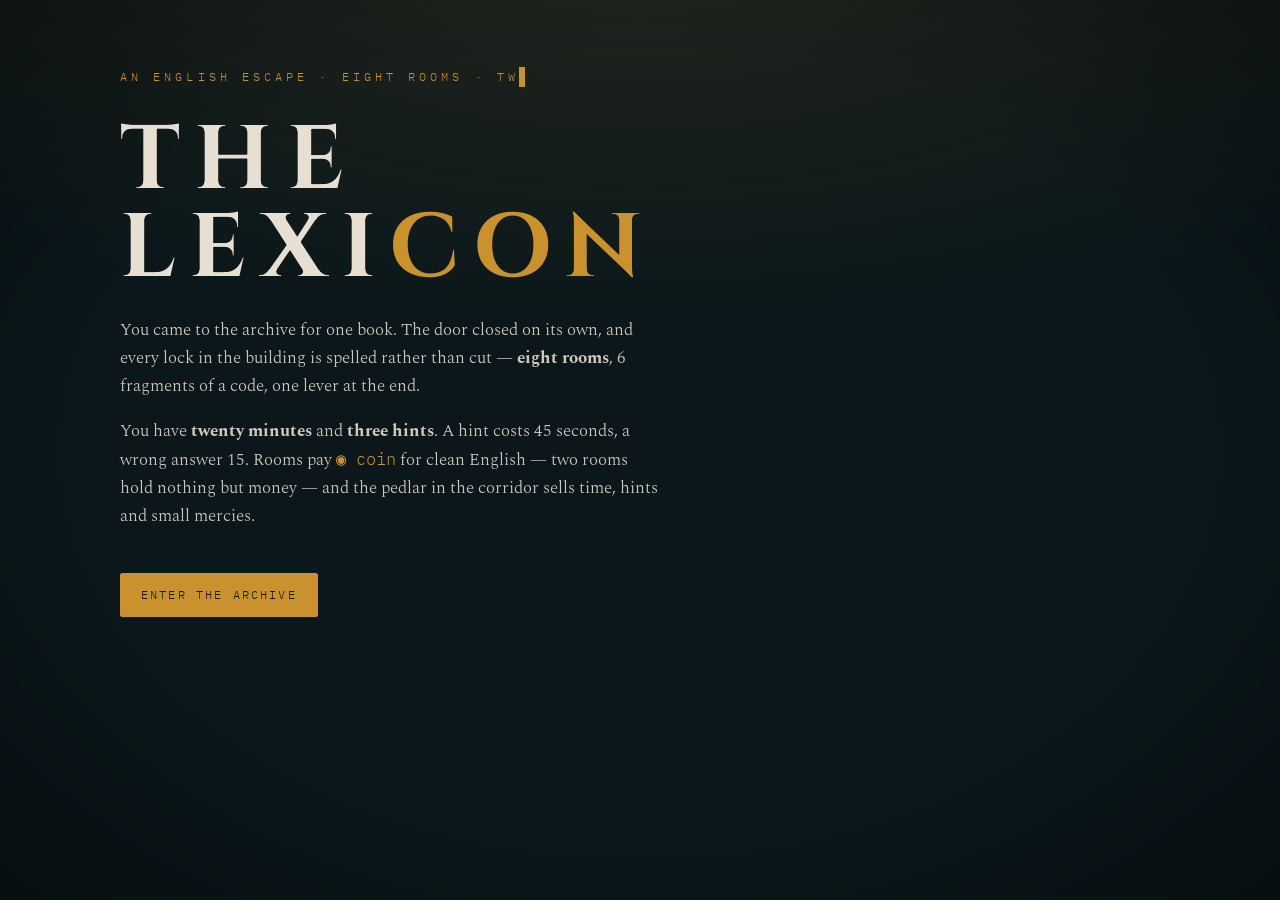
==== index.html @ bd526825 "first commit" ====
<!DOCTYPE html>
<html lang="en">
<head>
<meta charset="utf-8">
<meta name="viewport" content="width=device-width, initial-scale=1">
<title>The Lexicon — An English Escape</title>

<link rel="preconnect" href="https://fonts.googleapis.com">
<link rel="preconnect" href="https://fonts.gstatic.com" crossorigin>
<link href="https://fonts.googleapis.com/css2?family=Cinzel:wght@500;700&family=Spectral:ital,wght@0,300;0,400;0,600;1,300&family=IBM+Plex+Mono:wght@400;500;600&display=swap" rel="stylesheet">

<!-- styles, in cascade order -->
<link rel="stylesheet" href="css/tokens.css">
<link rel="stylesheet" href="css/layout.css">
<link rel="stylesheet" href="css/scenes.css">
<link rel="stylesheet" href="css/puzzle.css">
<link rel="stylesheet" href="css/shop.css">
<link rel="stylesheet" href="css/screens.css">
</head>
<body>

<!-- Shared SVG paint, referenced by every room scene. Defined once. -->
<svg class="svgdefs" aria-hidden="true" focusable="false">
  <defs>
    <linearGradient id="g-panel" x1="0" y1="0" x2="0" y2="1">
      <stop offset="0" stop-color="#1b3138"/><stop offset="1" stop-color="#0a1215"/>
    </linearGradient>
    <linearGradient id="g-brass" x1="0" y1="0" x2="1" y2="1">
      <stop offset="0" stop-color="#8a6620"/><stop offset=".5" stop-color="#e9bd5e"/><stop offset="1" stop-color="#8a6620"/>
    </linearGradient>
    <linearGradient id="g-fade" x1="0" y1="0" x2="1" y2="0">
      <stop offset="0" stop-color="#ffd580" stop-opacity="0"/>
      <stop offset=".5" stop-color="#ffd580" stop-opacity=".5"/>
      <stop offset="1" stop-color="#ffd580" stop-opacity="0"/>
    </linearGradient>
    <radialGradient id="glow-lamp" cx=".5" cy=".5" r=".5">
      <stop offset="0" stop-color="#ffce7a" stop-opacity=".42"/>
      <stop offset=".55" stop-color="#c9922e" stop-opacity=".12"/>
      <stop offset="1" stop-color="#c9922e" stop-opacity="0"/>
    </radialGradient>
    <radialGradient id="glow-cold" cx=".5" cy=".5" r=".5">
      <stop offset="0" stop-color="#7fd8c6" stop-opacity=".30"/>
      <stop offset="1" stop-color="#4fa392" stop-opacity="0"/>
    </radialGradient>
  </defs>
</svg>

<!-- drifting dust, filled by fx.js -->
<div class="dust" id="dust" aria-hidden="true"></div>

<div class="wrap">
  <div class="status" id="status" hidden>
    <span class="mark">THE LEXICON</span>
    <span class="spacer"></span>
    <span class="meter coinmeter" id="coins" title="Coins">◉ <b>0</b></span>
    <span class="meter" id="clock">TIME <b>20:00</b></span>
    <span class="meter">HINTS <span class="hintdots" id="dots"></span></span>
    <span class="meter wards" id="wards" hidden></span>
    <button class="chip-btn" id="shopbtn">SHOP</button>
    <button class="chip-btn ghost" id="mutebtn" aria-label="Toggle sound">♪</button>
  </div>

  <main id="app"></main>
</div>

<!-- the brass tumbler lock -->
<div class="lock" id="lock" hidden>
  <div class="lock-in">
    <span class="lock-label">DOOR LOCK — 6 FRAGMENTS</span>
    <div class="drums" id="drums"></div>
  </div>
</div>

<!-- the pedlar's tray -->
<div class="modal" id="shop" hidden>
  <div class="sheet" role="dialog" aria-modal="true" aria-labelledby="shoptitle">
    <header class="sheet-head">
      <div>
        <p class="eyebrow" style="margin:0">THE PEDLAR'S TRAY</p>
        <h2 id="shoptitle">Shop</h2>
      </div>
      <span class="purse" id="purse">◉ 0</span>
      <button class="chip-btn ghost" id="shopclose">CLOSE</button>
    </header>
    <p class="sheet-note">The clock is held while the tray is open. Buy what you need — items are used from the
      <em>satchel</em> inside a room.</p>
    <div class="shopgrid" id="shopgrid"></div>
  </div>
</div>

<!-- flying coins / sparks -->
<div class="fxlayer" id="fxlayer" aria-hidden="true"></div>

<!-- lib -->
<script src="js/lib/util.js"></script>
<script src="js/lib/audio.js"></script>
<script src="js/lib/fx.js"></script>
<!-- data -->
<script src="js/data/scenes.js"></script>
<script src="js/data/rooms.js"></script>
<script src="js/data/items.js"></script>
<!-- core -->
<script src="js/core/state.js"></script>
<script src="js/core/chrome.js"></script>
<!-- puzzles -->
<script src="js/puzzles/scramble.js"></script>
<script src="js/puzzles/choice.js"></script>
<script src="js/puzzles/match.js"></script>
<script src="js/puzzles/order.js"></script>
<script src="js/puzzles/fill.js"></script>
<!-- game -->
<script src="js/shop.js"></script>
<script src="js/game.js"></script>
<script src="js/main.js"></script>
</body>
</html>
---- css/tokens.css ----
/* ============================================================
   THE LEXICON — design tokens + base
   ink        #0b171b  drowned archive at night
   slate      #12262c  panel
   brass      #c9922e  sodium lamp / hardware / money
   verdigris  #4fa392  oxidised copper / correct
   bone       #e7dfd1  paper
   rust       #b8503c  wrong
   ============================================================ */
:root{
  --ink:#0b171b; --slate:#12262c; --slate-2:#183239;
  --brass:#c9922e; --brass-dim:#8a6620; --brass-lit:#e9bd5e;
  --verdigris:#4fa392; --bone:#e7dfd1; --bone-dim:#9aa6a3;
  --rust:#b8503c;
  --line:rgba(231,223,209,.12);
  --display:"Cinzel",Georgia,serif;
  --body:"Spectral",Georgia,serif;
  --mono:"IBM Plex Mono",ui-monospace,Menlo,monospace;
  --r:2px;
}
*{box-sizing:border-box}
/* the game hides panels with the `hidden` attribute, and several of them carry a
   display of their own (.modal is a grid, .status a flex) — which would otherwise
   out-rank the UA rule and leave them on screen. */
[hidden]{display:none !important}
html,body{height:100%}
body{
  margin:0; background:var(--ink); color:var(--bone);
  font-family:var(--body); font-weight:300; font-size:17px; line-height:1.65;
  -webkit-font-smoothing:antialiased;
  overflow-x:hidden;
}

/* lamp + vignette atmosphere */
body::before{
  content:""; position:fixed; inset:0; pointer-events:none; z-index:0;
  background:
    radial-gradient(120% 80% at 50% -10%, rgba(201,146,46,.13), transparent 60%),
    radial-gradient(100% 100% at 50% 50%, transparent 45%, rgba(0,0,0,.72) 100%);
  animation:lamp 7s ease-in-out infinite;
}
@keyframes lamp{0%,100%{opacity:1}42%{opacity:.87}46%{opacity:1}72%{opacity:.92}}

/* hidden paint pot */
.svgdefs{position:absolute; width:0; height:0; overflow:hidden}

/* drifting dust */
.dust{position:fixed; inset:0; pointer-events:none; z-index:0; overflow:hidden}
.dust i{
  position:absolute; display:block; width:2px; height:2px; border-radius:50%;
  background:rgba(231,223,209,.5); opacity:0;
  animation:motes linear infinite;
}
@keyframes motes{
  0%{opacity:0; transform:translate3d(0,0,0)}
  12%{opacity:.7}
  88%{opacity:.5}
  100%{opacity:0; transform:translate3d(28px,-140px,0)}
}

/* shared type helpers */
.eyebrow{font-family:var(--mono); font-size:11px; letter-spacing:.3em; color:var(--brass); margin:0 0 10px}
.prose{max-width:60ch; color:#cfc8bb}
.prose em{color:var(--brass); font-style:italic}
.rule{height:1px; background:var(--line); margin:30px 0; max-width:60ch}
.coin{color:var(--brass); font-family:var(--mono)}

/* buttons */
button{font:inherit; cursor:pointer}
.btn{
  font-family:var(--mono); font-size:12px; letter-spacing:.18em; text-transform:uppercase;
  color:var(--ink); background:var(--brass); border:1px solid var(--brass);
  padding:11px 20px; border-radius:var(--r); transition:background .18s,color .18s,transform .12s;
}
.btn:hover{background:var(--brass-lit)}
.btn:active{transform:translateY(1px)}
.btn.ghost{background:transparent; color:var(--bone-dim); border-color:var(--line)}
.btn.ghost:hover{color:var(--brass); border-color:var(--brass-dim)}
.btn[disabled]{opacity:.35; cursor:not-allowed; transform:none}
.chip-btn{
  font-family:var(--mono); font-size:10px; letter-spacing:.2em; text-transform:uppercase;
  background:var(--brass); color:var(--ink); border:1px solid var(--brass);
  padding:5px 10px; border-radius:var(--r); transition:background .18s,color .18s;
}
.chip-btn:hover{background:var(--brass-lit)}
.chip-btn.ghost{background:transparent; color:var(--bone-dim); border-color:var(--line)}
.chip-btn.ghost:hover{color:var(--brass); border-color:var(--brass-dim)}
.chip-btn.ghost.off{color:#4e5c5f; text-decoration:line-through}

:where(.btn,.chip-btn,.opt,.pair,.key,.tile,.slot,.chip,.gap,.card-buy,input):focus-visible{
  outline:2px solid var(--verdigris); outline-offset:3px;
}

@media(prefers-reduced-motion:reduce){
  *{animation:none !important; transition:none !important}
}
---- css/layout.css ----
/* ============================================================
   Frame: wrap · status bar · door rail · tumbler lock
   ============================================================ */
.wrap{position:relative; z-index:1; max-width:1080px; margin:0 auto; padding:0 20px 132px}

/* ---------- status bar ---------- */
.status{
  position:sticky; top:0; z-index:20;
  display:flex; align-items:center; gap:14px; flex-wrap:wrap;
  padding:14px 0 12px; margin-bottom:26px;
  border-bottom:1px solid var(--line);
  background:linear-gradient(var(--ink) 78%, transparent);
  backdrop-filter:blur(3px);
}
.mark{font-family:var(--display); font-weight:700; letter-spacing:.22em; font-size:13px; color:var(--brass)}
.status .spacer{flex:1}
.meter{font-family:var(--mono); font-size:13px; letter-spacing:.08em; color:var(--bone-dim); white-space:nowrap}
.meter b{color:var(--bone); font-weight:500}
.meter.urgent b{color:var(--rust); animation:pulseText 1s ease-in-out infinite}
.meter.frozen b{color:#7fd8c6}
.meter.paused b{opacity:.45}
@keyframes pulseText{50%{opacity:.45}}

.coinmeter{color:var(--brass-dim)}
.coinmeter b{color:var(--brass)}
.coinmeter.bump{animation:bump .45s cubic-bezier(.2,1.6,.3,1)}
@keyframes bump{40%{transform:scale(1.22)}100%{transform:scale(1)}}

.hintdots{display:inline-flex; gap:5px; vertical-align:-1px; margin-left:6px}
.hintdots i{width:7px; height:7px; border:1px solid var(--brass-dim); transform:rotate(45deg); display:block}
.hintdots i.on{background:var(--brass); border-color:var(--brass)}

@media(max-width:620px){
  .status{gap:10px}
  .mark{font-size:11px; letter-spacing:.16em}
  .meter{font-size:12px}
}

/* ---------- layout ---------- */
.stage{display:grid; grid-template-columns:186px 1fr; gap:38px; align-items:start}
@media(max-width:760px){.stage{grid-template-columns:1fr; gap:22px}}
.panel{animation:enterPanel .5s ease both}
@keyframes enterPanel{from{opacity:0; transform:translateY(14px)}to{opacity:1; transform:none}}

/* ---------- door rail ---------- */
.rail{position:sticky; top:78px}
.rail-h{font-family:var(--mono); font-size:10px; letter-spacing:.28em; color:var(--bone-dim); margin:0 0 14px}
.door{
  display:flex; align-items:baseline; gap:10px; padding:9px 0;
  border-top:1px solid var(--line); font-family:var(--mono); font-size:12px;
  letter-spacing:.1em; color:var(--bone-dim); transition:color .25s;
}
.door .num{color:var(--brass-dim); font-size:11px; min-width:26px}
.door.done{color:var(--verdigris)} .door.done .num{color:var(--verdigris)}
.door.here{color:var(--bone)} .door.here .num{color:var(--brass)}
.door.here::after{content:"◂"; margin-left:auto; color:var(--brass)}
.door.gold .num{color:var(--brass)}
@media(max-width:760px){
  .rail{position:static}
  .rail-h{display:none}
  .rail-list{display:flex; gap:6px; overflow-x:auto; padding-bottom:4px}
  .door{border-top:0; border-bottom:2px solid var(--line); padding:4px 2px; white-space:nowrap; flex:0 0 auto}
  .door.here{border-bottom-color:var(--brass)} .door.done{border-bottom-color:var(--verdigris)}
  .door .name{display:none} .door.here .name{display:inline}
  .door.here::after{display:none}
}

h1.room{
  font-family:var(--display); font-weight:500; font-size:clamp(28px,5vw,44px);
  letter-spacing:.06em; line-height:1.1; margin:0 0 18px; color:var(--bone);
}

/* ---------- signature: the brass tumbler lock ---------- */
.lock{
  position:fixed; left:0; right:0; bottom:0; z-index:15;
  border-top:1px solid var(--line);
  background:linear-gradient(180deg, rgba(11,23,27,.55), var(--ink) 45%);
  backdrop-filter:blur(6px);
}
.lock-in{max-width:1080px; margin:0 auto; padding:12px 20px 14px;
  display:flex; align-items:center; gap:16px; flex-wrap:wrap}
.lock-label{font-family:var(--mono); font-size:10px; letter-spacing:.28em; color:var(--bone-dim)}
.drums{display:flex; gap:6px; margin-left:auto}
.drum{
  width:40px; height:52px; overflow:hidden; position:relative; border-radius:var(--r);
  background:linear-gradient(180deg,#0c1418,#1b2f34 35%,#0c1418);
  border:1px solid var(--brass-dim);
  box-shadow:inset 0 6px 10px -6px #000, inset 0 -6px 10px -6px #000;
}
.drum::after{content:""; position:absolute; inset:0; pointer-events:none;
  background:linear-gradient(90deg,rgba(0,0,0,.45),transparent 22%,transparent 78%,rgba(0,0,0,.45))}
.reel{position:absolute; left:0; right:0; top:0; transition:transform 1.05s cubic-bezier(.16,.9,.2,1)}
.reel span{display:block; height:52px; line-height:52px; text-align:center;
  font-family:var(--mono); font-weight:500; font-size:22px; color:var(--brass)}
.drum .pos{position:absolute; bottom:1px; left:0; right:0; text-align:center; z-index:2;
  font-family:var(--mono); font-size:8px; letter-spacing:.14em; color:var(--bone-dim)}
.drum.set{border-color:var(--verdigris); box-shadow:0 0 0 1px rgba(79,163,146,.25), inset 0 6px 10px -6px #000}
.drum.set .reel span{color:var(--verdigris)}
@media(max-width:620px){
  .lock-label{display:none}
  .drums{margin:0 auto}
  .drum{width:36px; height:46px}
  .reel span{height:46px; line-height:46px; font-size:19px}
}
---- css/scenes.css ----
/* ============================================================
   Room scenes — inline SVG plates + their little machinery
   Every moving part is a class here, so prefers-reduced-motion
   (tokens.css) stills the whole archive at once.
   ============================================================ */
.scene{
  position:relative; max-width:60ch; margin:0 0 26px;
  border:1px solid var(--line); border-radius:var(--r); overflow:hidden;
  background:#0a1215;
  box-shadow:0 18px 40px -28px #000;
  animation:sceneIn .7s ease both;
}
@keyframes sceneIn{from{opacity:0; transform:scale(.985)}to{opacity:1; transform:none}}
.scene svg{display:block; width:100%; height:auto}
/* grain + vignette over the plate */
.scene::after{
  content:""; position:absolute; inset:0; pointer-events:none;
  background:radial-gradient(120% 120% at 50% 20%, transparent 45%, rgba(0,0,0,.55) 100%);
}
.scene .caption{
  position:absolute; left:10px; bottom:8px; z-index:2;
  font-family:var(--mono); font-size:9px; letter-spacing:.24em; color:rgba(231,223,209,.42);
}

/* ---------- shared scene motions ---------- */
.sc .swing{transform-box:fill-box; transform-origin:50% 0; animation:swing 6.5s ease-in-out infinite}
@keyframes swing{0%,100%{transform:rotate(-2.6deg)}50%{transform:rotate(2.6deg)}}

.sc .swing-slow{transform-box:fill-box; transform-origin:50% 0; animation:swing 11s ease-in-out infinite}

.sc .flick{animation:flick 3.4s infinite}
@keyframes flick{0%,100%{opacity:1}38%{opacity:.5}41%{opacity:.95}66%{opacity:.62}69%{opacity:1}84%{opacity:.8}}

.sc .dying{animation:dying 4.2s infinite}
@keyframes dying{0%,100%{opacity:.95}20%{opacity:.15}23%{opacity:.9}55%{opacity:.35}58%{opacity:.85}}

.sc .glint{animation:glint 4s ease-in-out infinite}
@keyframes glint{0%,100%{opacity:.18; transform:translateX(-46px)}50%{opacity:.85; transform:translateX(46px)}}

.sc .sweep{animation:sweep 8s ease-in-out infinite}
@keyframes sweep{0%,100%{transform:translateX(-64px)}50%{transform:translateX(64px)}}

.sc .spin{transform-box:fill-box; transform-origin:50% 50%; animation:scspin 22s linear infinite}
@keyframes scspin{to{transform:rotate(360deg)}}
.sc .spin-back{transform-box:fill-box; transform-origin:50% 50%; animation:scspin 34s linear infinite reverse}

.sc .rock{transform-box:fill-box; transform-origin:50% 50%; animation:rock 5s ease-in-out infinite}
@keyframes rock{0%,100%{transform:rotate(-3.5deg)}50%{transform:rotate(3.5deg)}}

.sc .float{animation:scfloat 6s ease-in-out infinite}
@keyframes scfloat{0%,100%{transform:translateY(0)}50%{transform:translateY(-5px)}}

.sc .pulse{animation:scpulse 3.6s ease-in-out infinite}
@keyframes scpulse{0%,100%{opacity:.45}50%{opacity:1}}

.sc .drip{animation:drip 3.2s linear infinite}
@keyframes drip{
  0%{transform:translateY(0); opacity:0}
  8%{opacity:1}
  72%{transform:translateY(30px); opacity:1}
  84%{transform:translateY(34px); opacity:0}
  100%{opacity:0}
}
.sc .ripple{transform-box:fill-box; transform-origin:50% 50%; animation:ripple 3.2s ease-out infinite}
@keyframes ripple{0%,60%{transform:scale(.3); opacity:0}72%{opacity:.7}100%{transform:scale(1.5); opacity:0}}

.sc .dash{stroke-dasharray:5 7; animation:dashrun 2.4s linear infinite}
@keyframes dashrun{to{stroke-dashoffset:-48}}

.sc .rise{animation:rise 7s linear infinite}
@keyframes rise{0%{transform:translateY(6px); opacity:0}20%{opacity:.8}100%{transform:translateY(-34px); opacity:0}}

.sc .flap{transform-box:fill-box; transform-origin:50% 100%; animation:flap 2.8s ease-in-out infinite}
@keyframes flap{0%,100%{transform:scaleY(1)}50%{transform:scaleY(.7)}}

.sc .d1{animation-delay:.5s}
.sc .d2{animation-delay:1.1s}
.sc .d3{animation-delay:1.9s}
.sc .d4{animation-delay:2.6s}
---- css/puzzle.css ----
/* ============================================================
   Puzzle furniture — one block per puzzle type
   ============================================================ */
.task{max-width:60ch; margin:0 0 18px}
.task strong{font-weight:600}

/* ---------- scramble: answer slots + letter tiles ---------- */
.slots{display:flex; flex-wrap:wrap; gap:6px; margin:0 0 16px}
.slot{
  width:40px; height:52px; display:grid; place-items:center; padding:0;
  font-family:var(--display); font-weight:700; font-size:21px; color:var(--brass);
  background:rgba(24,50,57,.35); border:1px solid var(--line); border-bottom:2px solid var(--brass-dim);
  border-radius:var(--r); transition:border-color .2s,background .2s,transform .12s;
}
.slot.filled{background:linear-gradient(180deg,var(--slate-2),var(--slate)); border-bottom-color:var(--brass)}
.slot.filled:hover{border-color:var(--rust)}
.slot.given{color:var(--verdigris); border-bottom-color:var(--verdigris); pointer-events:none}
.slots.good .slot{border-color:var(--verdigris); color:var(--verdigris)}
.slots.bad{animation:shake .34s}

.tiles{display:flex; flex-wrap:wrap; gap:8px; margin:0 0 20px}
.tile{
  width:44px; height:54px; display:grid; place-items:center; padding:0;
  font-family:var(--display); font-weight:700; font-size:22px; color:var(--bone);
  background:linear-gradient(180deg,var(--slate-2),var(--slate));
  border:1px solid var(--line); border-radius:var(--r);
  box-shadow:inset 0 1px 0 rgba(231,223,209,.07);
  transition:transform .14s,border-color .18s,opacity .25s;
  animation:tileIn .4s cubic-bezier(.2,1.3,.3,1) both;
}
.tile:hover{border-color:var(--brass); transform:translateY(-3px)}
.tile.used{opacity:.16; pointer-events:none; transform:none}
@keyframes tileIn{from{opacity:0; transform:translateY(-10px) rotate(-6deg)}to{opacity:1; transform:none}}

/* free-typing variant */
.field{display:flex; flex-wrap:wrap; gap:10px; align-items:center; max-width:60ch}
input[type=text]{
  flex:1; min-width:180px; background:transparent; border:0; border-bottom:1px solid var(--brass-dim);
  color:var(--bone); font-family:var(--mono); font-size:19px; letter-spacing:.22em;
  padding:9px 2px; text-transform:uppercase; outline:none; transition:border-color .2s;
}
input[type=text]:focus{border-bottom-color:var(--brass)}
input[type=text]::placeholder{color:#4e5c5f; letter-spacing:.14em}

/* ---------- choice ---------- */
.qblock{margin:0 0 26px; max-width:60ch}
.q{font-size:19px; margin:0 0 14px; color:var(--bone)}
.q u{text-decoration:none; border-bottom:1px dashed var(--brass); padding:0 22px}
.opts{display:grid; grid-template-columns:repeat(auto-fit,minmax(180px,1fr)); gap:8px}
.opt{
  text-align:left; background:var(--slate); border:1px solid var(--line); color:#cfc8bb;
  padding:12px 14px; border-radius:var(--r); font-family:var(--body); font-size:16px;
  transition:border-color .18s,color .18s,background .18s,opacity .3s;
}
.opt:hover{border-color:var(--brass-dim); color:var(--bone)}
.opt.right{border-color:var(--verdigris); color:var(--verdigris); background:rgba(79,163,146,.08); animation:pop .35s}
.opt.wrong{border-color:var(--rust); color:var(--rust); animation:shake .3s}
.opt.cut{opacity:.2; text-decoration:line-through}
.opt[disabled]{cursor:default}
@keyframes pop{40%{transform:scale(1.04)}100%{transform:scale(1)}}

/* ---------- match ---------- */
.match{display:grid; grid-template-columns:1fr 1fr; gap:10px; max-width:60ch}
@media(max-width:560px){.match{grid-template-columns:1fr}}
.pair{
  display:block; width:100%; margin-bottom:10px; text-align:left;
  background:var(--slate); border:1px solid var(--line); color:#cfc8bb;
  padding:12px 14px; border-radius:var(--r); font-family:var(--body); font-size:15.5px; line-height:1.4;
  transition:border-color .18s,opacity .35s,color .18s,transform .15s;
}
.pair.idiom{font-family:var(--display); font-size:15px; letter-spacing:.03em; color:var(--bone)}
.pair:hover{border-color:var(--brass-dim); transform:translateX(2px)}
.pair.sel{border-color:var(--brass); color:var(--brass); box-shadow:0 0 0 1px rgba(201,146,46,.3)}
.pair.locked{opacity:.28; pointer-events:none; border-color:var(--verdigris); color:var(--verdigris)}
.pair.miss{border-color:var(--rust); animation:shake .3s}
@keyframes shake{25%{transform:translateX(-5px)}75%{transform:translateX(5px)}}

/* ---------- order: sentence building ---------- */
.line{
  display:flex; flex-wrap:wrap; gap:7px; align-items:center; min-height:56px;
  max-width:60ch; padding:10px 12px; margin:0 0 14px;
  border:1px dashed var(--brass-dim); border-radius:var(--r); background:rgba(24,50,57,.28);
  transition:border-color .2s;
}
.line.good{border-style:solid; border-color:var(--verdigris)}
.line.bad{border-color:var(--rust); animation:shake .34s}
.line .ghosttext{font-family:var(--mono); font-size:12px; letter-spacing:.18em; color:#4e5c5f}
.bank{display:flex; flex-wrap:wrap; gap:7px; max-width:60ch; margin:0 0 18px}
.chip{
  font-family:var(--body); font-size:16px; color:var(--bone);
  background:linear-gradient(180deg,var(--slate-2),var(--slate));
  border:1px solid var(--line); border-radius:var(--r); padding:7px 12px;
  transition:transform .14s,border-color .18s,opacity .2s;
  animation:tileIn .35s cubic-bezier(.2,1.3,.3,1) both;
}
.chip:hover{border-color:var(--brass); transform:translateY(-2px)}
.chip.placed{border-color:var(--brass-dim); color:var(--brass)}
.chip.fixed{border-color:var(--verdigris); color:var(--verdigris); pointer-events:none}
.progress{font-family:var(--mono); font-size:11px; letter-spacing:.2em; color:var(--bone-dim); margin:0 0 10px}

/* ---------- fill: cloze with gaps ---------- */
.cloze{font-size:19px; line-height:2.1; max-width:60ch; color:var(--bone); margin:0 0 20px}
.gap{
  font-family:var(--mono); font-size:15px; letter-spacing:.08em; color:var(--brass);
  background:rgba(24,50,57,.5); border:0; border-bottom:2px solid var(--brass-dim);
  padding:3px 14px; margin:0 3px; min-width:78px; border-radius:2px 2px 0 0;
  transition:background .18s,border-color .18s,color .18s;
}
.gap:hover{background:var(--slate-2)}
.gap.sel{border-bottom-color:var(--brass); background:rgba(201,146,46,.14); animation:blinkSoft 1.4s ease-in-out infinite}
@keyframes blinkSoft{50%{background:rgba(201,146,46,.04)}}
.gap.done{color:var(--verdigris); border-bottom-color:var(--verdigris); pointer-events:none}
.gap.miss{color:var(--rust); border-bottom-color:var(--rust); animation:shake .3s}

/* ---------- keypad (exit) ---------- */
.keypad{display:grid; grid-template-columns:repeat(3,68px); gap:8px; margin:8px 0 20px}
.key{
  height:56px; background:var(--slate); border:1px solid var(--line); color:var(--bone);
  font-family:var(--mono); font-size:20px; border-radius:var(--r);
  transition:border-color .15s,background .15s,transform .1s;
}
.key:hover{border-color:var(--brass); background:var(--slate-2)}
.key:active{transform:translateY(2px)}
.key.wide{font-size:12px; letter-spacing:.1em}
.readout{
  font-family:var(--mono); font-size:clamp(22px,6vw,32px); letter-spacing:.38em; color:var(--brass);
  border-bottom:1px solid var(--brass-dim); display:inline-block;
  padding:6px 0 8px 12px; min-width:min(100%,300px);
}
.readout.bad{color:var(--rust); border-color:var(--rust); animation:shake .3s}
.readout.good{color:var(--verdigris); border-color:var(--verdigris)}

/* ---------- feedback + hint ---------- */
.say{font-family:var(--mono); font-size:13px; letter-spacing:.06em; min-height:22px; margin:16px 0 0}
.say.good{color:var(--verdigris)} .say.bad{color:var(--rust)} .say.gold{color:var(--brass)}
.hintbox{
  margin-top:26px; padding:14px 16px; border-left:2px solid var(--brass);
  background:rgba(201,146,46,.06); max-width:60ch; font-style:italic; color:#d8cfbe;
  animation:enterPanel .4s ease both;
}
.actions{display:flex; gap:10px; flex-wrap:wrap; margin-top:26px}
---- css/shop.css ----
/* ============================================================
   The pedlar's tray (shop) · the satchel (item tray) · coin fx
   ============================================================ */

/* ---------- modal ---------- */
.modal{
  position:fixed; inset:0; z-index:40; display:grid; place-items:center;
  padding:20px; background:rgba(4,10,12,.78); backdrop-filter:blur(4px);
  animation:fadeIn .25s ease both;
}
@keyframes fadeIn{from{opacity:0}to{opacity:1}}
.sheet{
  width:min(880px,100%); max-height:86vh; overflow:auto;
  background:linear-gradient(180deg,var(--slate-2),var(--ink) 60%);
  border:1px solid var(--brass-dim); border-radius:var(--r);
  padding:22px 24px 26px; box-shadow:0 40px 90px -40px #000;
  animation:sheetIn .32s cubic-bezier(.2,1.1,.3,1) both;
}
@keyframes sheetIn{from{opacity:0; transform:translateY(18px) scale(.985)}to{opacity:1; transform:none}}
.sheet-head{display:flex; align-items:center; gap:14px; flex-wrap:wrap; margin-bottom:6px}
.sheet-head h2{
  font-family:var(--display); font-weight:500; font-size:26px; letter-spacing:.08em;
  margin:0; color:var(--bone);
}
.sheet-head .purse{
  margin-left:auto; font-family:var(--mono); font-size:16px; letter-spacing:.1em; color:var(--brass);
  border:1px solid var(--brass-dim); padding:5px 12px; border-radius:var(--r);
}
.sheet-note{max-width:64ch; color:#b6b0a4; font-size:15px; margin:0 0 22px}
.sheet-note em{color:var(--brass); font-style:italic}

/* ---------- cards ---------- */
.shopgrid{display:grid; grid-template-columns:repeat(auto-fill,minmax(238px,1fr)); gap:12px}
.card{
  position:relative; display:flex; flex-direction:column; gap:8px;
  background:var(--slate); border:1px solid var(--line); border-radius:var(--r);
  padding:16px 16px 14px; transition:border-color .2s,transform .2s;
}
.card:hover{border-color:var(--brass-dim); transform:translateY(-2px)}
.card.poor{opacity:.5}
.card .ico{font-size:26px; line-height:1; color:var(--brass); filter:drop-shadow(0 0 8px rgba(201,146,46,.35))}
.card h3{
  font-family:var(--display); font-weight:500; font-size:17px; letter-spacing:.05em;
  margin:0; color:var(--bone);
}
.card p{margin:0; font-size:14.5px; line-height:1.5; color:#aaa49a; flex:1}
.card .foot{display:flex; align-items:center; gap:10px; margin-top:4px}
.card .price{font-family:var(--mono); font-size:14px; color:var(--brass); letter-spacing:.06em}
.card-buy{
  margin-left:auto; font-family:var(--mono); font-size:10px; letter-spacing:.18em; text-transform:uppercase;
  background:transparent; color:var(--brass); border:1px solid var(--brass-dim);
  padding:7px 12px; border-radius:var(--r); transition:background .18s,color .18s;
}
.card-buy:hover{background:var(--brass); color:var(--ink)}
.card-buy[disabled]{opacity:.35; cursor:not-allowed; background:transparent; color:var(--bone-dim)}
.card .own{
  position:absolute; top:10px; right:12px;
  font-family:var(--mono); font-size:10px; letter-spacing:.14em; color:var(--verdigris);
}
.card.bought{animation:cardFlash .5s ease}
@keyframes cardFlash{0%{box-shadow:0 0 0 0 rgba(201,146,46,.55)}100%{box-shadow:0 0 0 14px rgba(201,146,46,0)}}

/* ---------- satchel (in-room item tray) ---------- */
.satchel{
  display:flex; align-items:center; gap:8px; flex-wrap:wrap;
  max-width:60ch; margin:24px 0 0; padding:12px 14px;
  border:1px solid var(--line); border-radius:var(--r); background:rgba(18,38,44,.42);
}
.satchel .lab{font-family:var(--mono); font-size:10px; letter-spacing:.24em; color:var(--bone-dim)}
.satchel .empty{font-size:14px; font-style:italic; color:#6d7a7c}
.item{
  display:inline-flex; align-items:center; gap:7px;
  background:var(--slate); border:1px solid var(--brass-dim); color:var(--bone);
  padding:7px 11px; border-radius:var(--r); font-family:var(--mono); font-size:11px; letter-spacing:.1em;
  transition:background .18s,transform .12s,opacity .2s;
}
.item .g{font-size:16px; color:var(--brass)}
.item .n{color:var(--verdigris)}
.item:hover{background:var(--slate-2); transform:translateY(-2px)}
.item[disabled]{opacity:.32; cursor:not-allowed; transform:none}
.item.spend{animation:spend .5s ease}
@keyframes spend{0%{box-shadow:0 0 0 0 rgba(79,163,146,.5)}100%{box-shadow:0 0 0 12px rgba(79,163,146,0)}}

/* ---------- flying coins / sparks ---------- */
.fxlayer{position:fixed; inset:0; pointer-events:none; z-index:60; overflow:hidden}
.flycoin{
  position:fixed; width:15px; height:15px; border-radius:50%;
  background:radial-gradient(circle at 35% 30%, #ffe6a8, var(--brass) 55%, #6d4d13);
  box-shadow:0 0 10px rgba(201,146,46,.7);
  transition:transform 1s cubic-bezier(.35,-.2,.6,1), opacity .95s ease-in;
}
.spark{
  position:fixed; width:3px; height:3px; border-radius:50%; background:var(--brass-lit);
  box-shadow:0 0 6px var(--brass);
  transition:transform 1.15s cubic-bezier(.2,.7,.3,1), opacity 1.15s linear;
}
.toast{
  position:fixed; left:50%; bottom:96px; transform:translateX(-50%);
  font-family:var(--mono); font-size:12px; letter-spacing:.14em;
  background:rgba(11,23,27,.94); border:1px solid var(--brass-dim); color:var(--brass);
  padding:10px 18px; border-radius:var(--r); z-index:70;
  animation:toast 2.4s ease both;
}
.toast.bad{border-color:var(--rust); color:var(--rust)}
.toast.good{border-color:var(--verdigris); color:var(--verdigris)}
@keyframes toast{
  0%{opacity:0; transform:translate(-50%,14px)}
  12%,80%{opacity:1; transform:translate(-50%,0)}
  100%{opacity:0; transform:translate(-50%,-10px)}
}
---- css/screens.css ----
/* ============================================================
   Title · reward · end screens
   ============================================================ */
.center{min-height:76vh; display:flex; flex-direction:column; justify-content:center; max-width:62ch}
.title{
  font-family:var(--display); font-weight:700; letter-spacing:.16em;
  font-size:clamp(42px,10vw,90px); line-height:.98; margin:0 0 6px; color:var(--bone);
}
.title span{color:var(--brass)}
.title.win{animation:titleGlow 3.4s ease-in-out infinite}
@keyframes titleGlow{0%,100%{text-shadow:none}50%{text-shadow:0 0 26px rgba(201,146,46,.4)}}
.sub{font-family:var(--mono); font-size:12px; letter-spacing:.34em; color:var(--brass); margin:0 0 30px}
.caret{display:inline-block; width:.55em; background:var(--brass); animation:blink 1s steps(1) infinite}
@keyframes blink{50%{opacity:0}}

.stats{display:flex; gap:30px; flex-wrap:wrap; margin:26px 0 30px}
.stat b{display:block; font-family:var(--mono); font-size:26px; color:var(--brass); font-weight:500}
.stat span{font-family:var(--mono); font-size:10px; letter-spacing:.24em; color:var(--bone-dim)}
.stat.coin b{color:var(--brass-lit)}

/* reward screen ledger */
.ledger{
  max-width:44ch; margin:22px 0 4px; padding:14px 16px;
  border:1px solid var(--line); border-left:2px solid var(--brass); border-radius:var(--r);
  background:rgba(201,146,46,.05);
}
.ledger div{
  display:flex; gap:12px; font-family:var(--mono); font-size:13px; letter-spacing:.06em;
  color:var(--bone-dim); padding:3px 0;
}
.ledger div b{margin-left:auto; color:var(--brass); font-weight:500}
.ledger div.tot{border-top:1px solid var(--line); margin-top:6px; padding-top:8px; color:var(--bone)}
.ledger div.tot b{color:var(--brass-lit); font-size:16px}
.ledger div.zero b{color:var(--bone-dim)}

.chipdrop{
  display:inline-grid; place-items:center; width:64px; height:64px; margin:0 0 6px;
  font-family:var(--mono); font-size:30px; color:var(--ink); font-weight:600;
  background:radial-gradient(circle at 34% 28%, #ffe6a8, var(--brass) 58%, #6d4d13);
  border-radius:50%; box-shadow:0 0 26px rgba(201,146,46,.35);
  animation:chipIn .7s cubic-bezier(.2,1.4,.3,1) both;
}
@keyframes chipIn{from{opacity:0; transform:translateY(-26px) rotate(-140deg) scale(.5)}to{opacity:1; transform:none}}
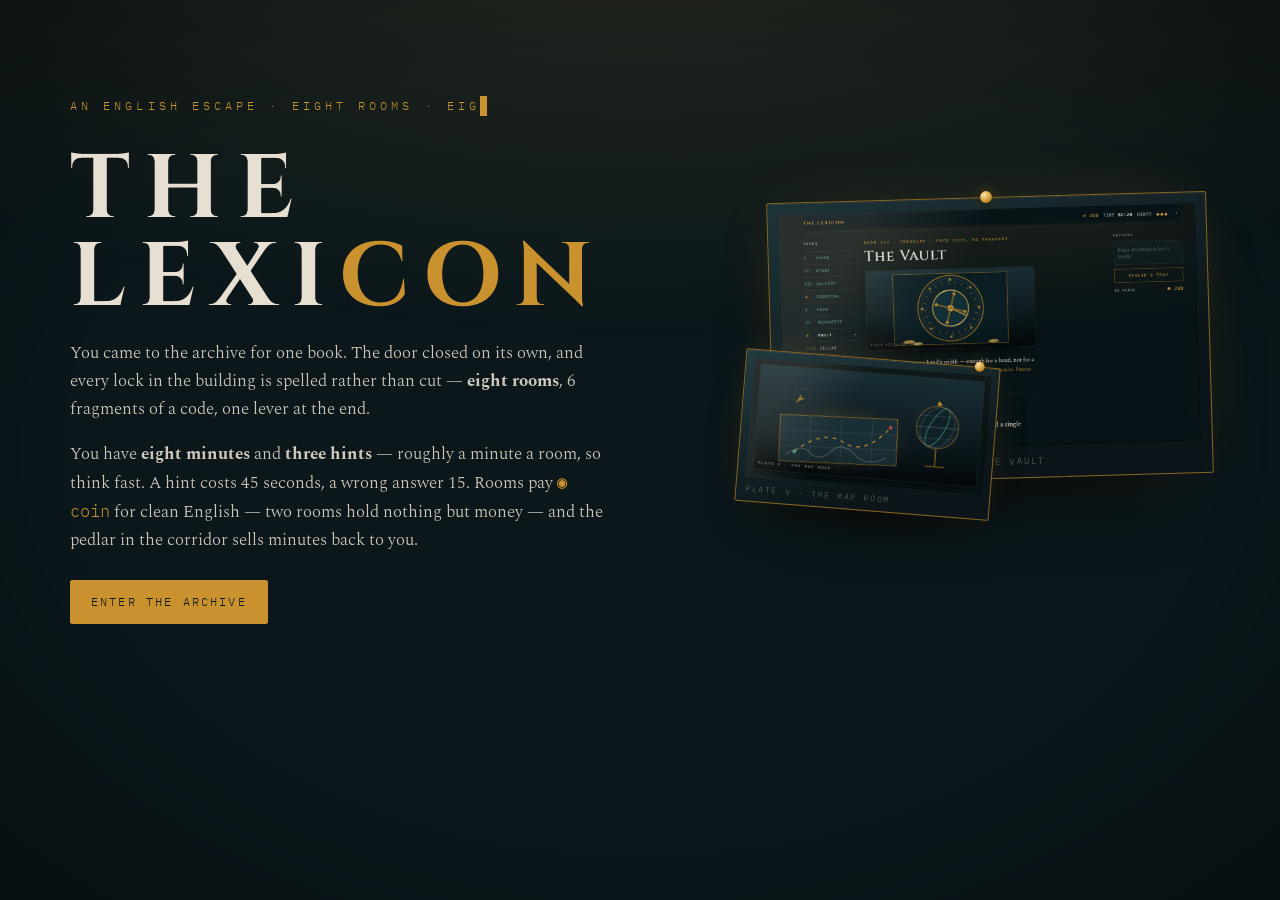
==== commit 4d316454: "Update game panel + iamge for home" ====
--- a/index.html
+++ b/index.html
@@ -55,8 +55,6 @@
     <span class="meter coinmeter" id="coins" title="Coins">◉ <b>0</b></span>
     <span class="meter" id="clock">TIME <b>20:00</b></span>
     <span class="meter">HINTS <span class="hintdots" id="dots"></span></span>
-    <span class="meter wards" id="wards" hidden></span>
-    <button class="chip-btn" id="shopbtn">SHOP</button>
     <button class="chip-btn ghost" id="mutebtn" aria-label="Toggle sound">♪</button>
   </div>
 
@@ -82,8 +80,8 @@
       <span class="purse" id="purse">◉ 0</span>
       <button class="chip-btn ghost" id="shopclose">CLOSE</button>
     </header>
-    <p class="sheet-note">The clock is held while the tray is open. Buy what you need — items are used from the
-      <em>satchel</em> inside a room.</p>
+    <p class="sheet-note">The clock is held while the tray is open. Buy what you need — everything goes into the
+      <em>satchel</em> on the right, and is used from there.</p>
     <div class="shopgrid" id="shopgrid"></div>
   </div>
 </div>
--- a/css/layout.css
+++ b/css/layout.css
@@ -1,7 +1,7 @@
 /* ============================================================
    Frame: wrap · status bar · door rail · tumbler lock
    ============================================================ */
-.wrap{position:relative; z-index:1; max-width:1080px; margin:0 auto; padding:0 20px 132px}
+.wrap{position:relative; z-index:1; max-width:1180px; margin:0 auto; padding:0 20px 132px}
 
 /* ---------- status bar ---------- */
 .status{
@@ -17,7 +17,6 @@
 .meter{font-family:var(--mono); font-size:13px; letter-spacing:.08em; color:var(--bone-dim); white-space:nowrap}
 .meter b{color:var(--bone); font-weight:500}
 .meter.urgent b{color:var(--rust); animation:pulseText 1s ease-in-out infinite}
-.meter.frozen b{color:#7fd8c6}
 .meter.paused b{opacity:.45}
 @keyframes pulseText{50%{opacity:.45}}
 
@@ -36,9 +35,17 @@
   .meter{font-size:12px}
 }
 
-/* ---------- layout ---------- */
-.stage{display:grid; grid-template-columns:186px 1fr; gap:38px; align-items:start}
-@media(max-width:760px){.stage{grid-template-columns:1fr; gap:22px}}
+/* ---------- layout: doors · room · satchel ---------- */
+.stage{display:grid; grid-template-columns:152px minmax(0,1fr) 208px; gap:30px; align-items:start}
+/* no room for three columns: the satchel drops under the room, still beside the doors */
+@media(max-width:1000px){
+  .stage{grid-template-columns:152px minmax(0,1fr); gap:26px}
+  .stage .side{grid-column:2}
+}
+@media(max-width:760px){
+  .stage{grid-template-columns:1fr; gap:22px}
+  .stage .side{grid-column:1}
+}
 .panel{animation:enterPanel .5s ease both}
 @keyframes enterPanel{from{opacity:0; transform:translateY(14px)}to{opacity:1; transform:none}}
 
@@ -77,7 +84,7 @@
   background:linear-gradient(180deg, rgba(11,23,27,.55), var(--ink) 45%);
   backdrop-filter:blur(6px);
 }
-.lock-in{max-width:1080px; margin:0 auto; padding:12px 20px 14px;
+.lock-in{max-width:1180px; margin:0 auto; padding:12px 20px 14px;
   display:flex; align-items:center; gap:16px; flex-wrap:wrap}
 .lock-label{font-family:var(--mono); font-size:10px; letter-spacing:.28em; color:var(--bone-dim)}
 .drums{display:flex; gap:6px; margin-left:auto}
--- a/css/shop.css
+++ b/css/shop.css
@@ -60,25 +60,44 @@
 .card.bought{animation:cardFlash .5s ease}
 @keyframes cardFlash{0%{box-shadow:0 0 0 0 rgba(201,146,46,.55)}100%{box-shadow:0 0 0 14px rgba(201,146,46,0)}}
 
-/* ---------- satchel (in-room item tray) ---------- */
+/* ---------- right panel: satchel + the pedlar ---------- */
+.side{position:sticky; top:78px}
+.side .rail-h{margin-bottom:12px}
 .satchel{
-  display:flex; align-items:center; gap:8px; flex-wrap:wrap;
-  max-width:60ch; margin:24px 0 0; padding:12px 14px;
+  display:flex; flex-direction:column; gap:7px;
+  padding:12px; margin:0 0 12px;
   border:1px solid var(--line); border-radius:var(--r); background:rgba(18,38,44,.42);
 }
-.satchel .lab{font-family:var(--mono); font-size:10px; letter-spacing:.24em; color:var(--bone-dim)}
-.satchel .empty{font-size:14px; font-style:italic; color:#6d7a7c}
+.satchel .empty{margin:2px 0; font-size:14px; font-style:italic; color:#6d7a7c; line-height:1.4}
+.btn.wide{width:100%; text-align:center; padding:10px 12px}
+.sidepurse{
+  margin:10px 0 0; font-family:var(--mono); font-size:10px; letter-spacing:.2em; color:var(--bone-dim);
+  display:flex; align-items:baseline; gap:8px;
+}
+.sidepurse b{margin-left:auto; font-size:14px; letter-spacing:.06em; color:var(--brass); font-weight:500}
+
 .item{
-  display:inline-flex; align-items:center; gap:7px;
+  display:flex; align-items:center; gap:9px; width:100%; text-align:left;
   background:var(--slate); border:1px solid var(--brass-dim); color:var(--bone);
-  padding:7px 11px; border-radius:var(--r); font-family:var(--mono); font-size:11px; letter-spacing:.1em;
-  transition:background .18s,transform .12s,opacity .2s;
+  padding:8px 10px; border-radius:var(--r); font-family:var(--mono); font-size:11px; letter-spacing:.1em;
+  transition:background .18s,transform .12s,opacity .2s,border-color .18s;
 }
-.item .g{font-size:16px; color:var(--brass)}
+.item .g{font-size:16px; color:var(--brass); line-height:1}
+.item .t{flex:1}
 .item .n{color:var(--verdigris)}
-.item:hover{background:var(--slate-2); transform:translateY(-2px)}
+.item:hover{background:var(--slate-2); transform:translateX(2px); border-color:var(--brass)}
 .item[disabled]{opacity:.32; cursor:not-allowed; transform:none}
 .item.spend{animation:spend .5s ease}
+
+@media(max-width:1000px){
+  .side{position:static}
+  .satchel{flex-direction:row; flex-wrap:wrap; align-items:center}
+  .item{width:auto}
+  .item .t{flex:0 0 auto}
+  .btn.wide{width:auto}
+  .sidepurse{display:inline-flex; margin-left:14px}
+  .sidepurse b{margin-left:6px}
+}
 @keyframes spend{0%{box-shadow:0 0 0 0 rgba(79,163,146,.5)}100%{box-shadow:0 0 0 12px rgba(79,163,146,0)}}
 
 /* ---------- flying coins / sparks ---------- */
--- a/css/screens.css
+++ b/css/screens.css
@@ -2,6 +2,69 @@
    Title · reward · end screens
    ============================================================ */
 .center{min-height:76vh; display:flex; flex-direction:column; justify-content:center; max-width:62ch}
+
+/* ---------- title screen: copy left, salvaged plate right ---------- */
+.intro{
+  display:grid; grid-template-columns:minmax(0,1fr) minmax(300px,440px);
+  gap:clamp(26px,5vw,60px); align-items:center; min-height:80vh;
+}
+.introtext{max-width:62ch}
+
+.platewrap{position:relative; margin:0 0 44px; animation:plateIn 1.1s cubic-bezier(.2,.9,.25,1) .3s both}
+@keyframes plateIn{from{opacity:0; transform:translateY(26px)}to{opacity:1; transform:none}}
+
+.plate{
+  position:relative; margin:0; padding:11px 11px 8px;
+  background:linear-gradient(158deg,#1d3439,#0b1418 70%);
+  border:1px solid var(--brass-dim); border-radius:var(--r);
+  transform:rotate(-1.6deg);
+  transition:transform .55s cubic-bezier(.2,.9,.25,1), box-shadow .55s;
+  box-shadow:0 44px 84px -44px #000, 0 0 70px -26px rgba(201,146,46,.3),
+             inset 0 1px 0 rgba(231,223,209,.07);
+}
+.plate:hover{transform:rotate(0) scale(1.015); box-shadow:0 50px 90px -40px #000, 0 0 90px -22px rgba(201,146,46,.45)}
+.plate img{
+  display:block; width:100%; height:auto; border:1px solid rgba(0,0,0,.55);
+  filter:saturate(.94) contrast(1.04);
+}
+/* glass over the print */
+.plate::after{
+  content:""; position:absolute; left:11px; right:11px; top:11px; bottom:30px; pointer-events:none;
+  background:linear-gradient(118deg, rgba(231,223,209,.12) 0 16%, transparent 40%, transparent 100%);
+}
+/* the brass pin holding it to the wall */
+.plate::before{
+  content:""; position:absolute; top:-7px; left:50%; width:12px; height:12px; margin-left:-6px;
+  border-radius:50%; background:radial-gradient(circle at 34% 30%, #ffe6a8, var(--brass) 60%, #6d4d13);
+  box-shadow:0 3px 8px rgba(0,0,0,.6), 0 0 14px rgba(201,146,46,.45);
+}
+.plate figcaption{
+  padding:9px 2px 1px; font-family:var(--mono); font-size:9px; letter-spacing:.24em;
+  color:rgba(231,223,209,.42);
+}
+
+/* the second plate, pinned over the bottom-left corner of the first */
+.plate.inset{
+  position:absolute; left:-30px; bottom:-32px; width:58%; z-index:2;
+  padding:8px 8px 5px; transform:rotate(4.6deg);
+  background:linear-gradient(158deg,#223c41,#0c161a 70%);
+  box-shadow:0 26px 50px -26px #000, 0 0 44px -18px rgba(201,146,46,.34),
+             inset 0 1px 0 rgba(231,223,209,.08);
+}
+.plate.inset:hover{transform:rotate(1deg) scale(1.05); z-index:3}
+.plate.inset::after{left:8px; right:8px; top:8px; bottom:24px}
+.plate.inset::before{left:auto; right:15px; top:-6px; width:10px; height:10px; margin:0}
+.plate.inset figcaption{padding:7px 1px 0; font-size:8px; letter-spacing:.2em}
+
+@media(max-width:980px){
+  .intro{grid-template-columns:1fr; min-height:0; padding:8vh 0 6vh; gap:38px}
+  .platewrap{max-width:560px}
+  .plate{transform:rotate(-1deg)}
+  .plate.inset{left:-12px; bottom:-24px; width:64%}
+}
+@media(max-width:520px){
+  .plate.inset{left:0; bottom:-20px; width:70%}
+}
 .title{
   font-family:var(--display); font-weight:700; letter-spacing:.16em;
   font-size:clamp(42px,10vw,90px); line-height:.98; margin:0 0 6px; color:var(--bone);
